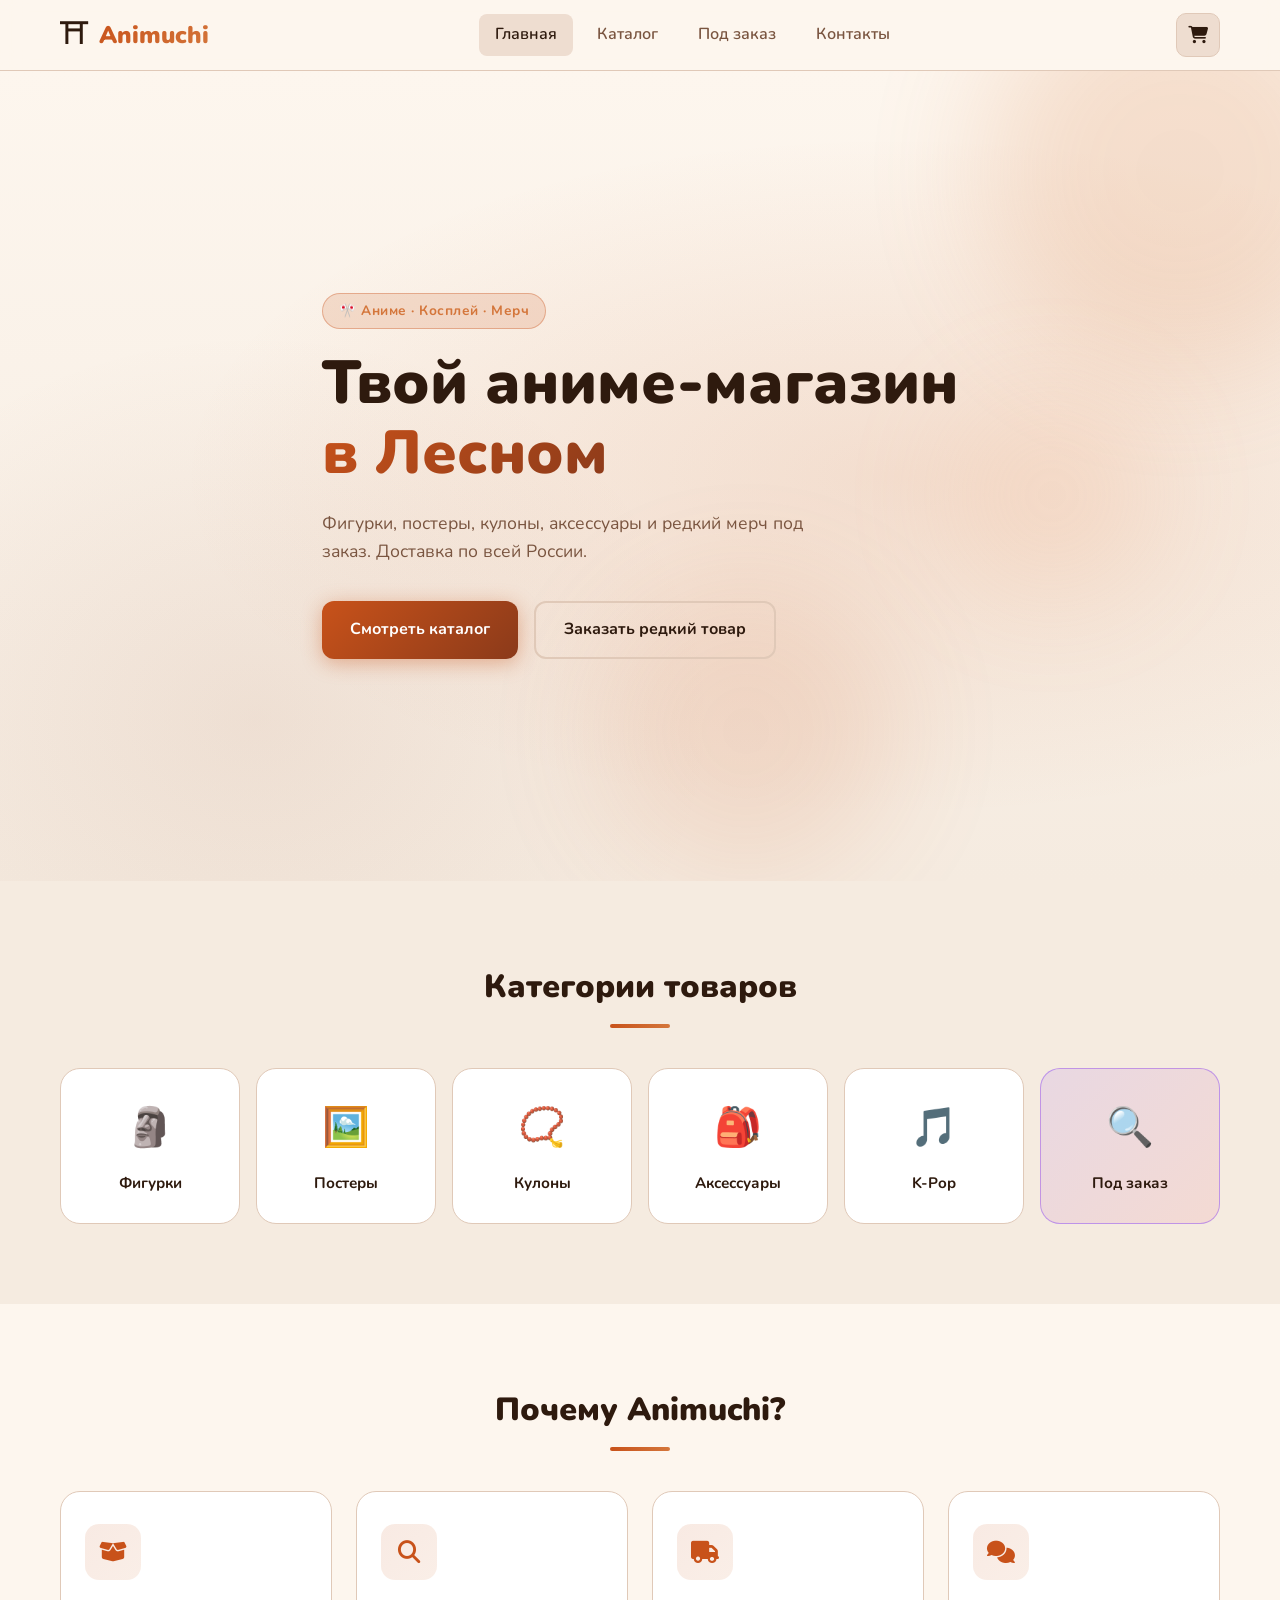
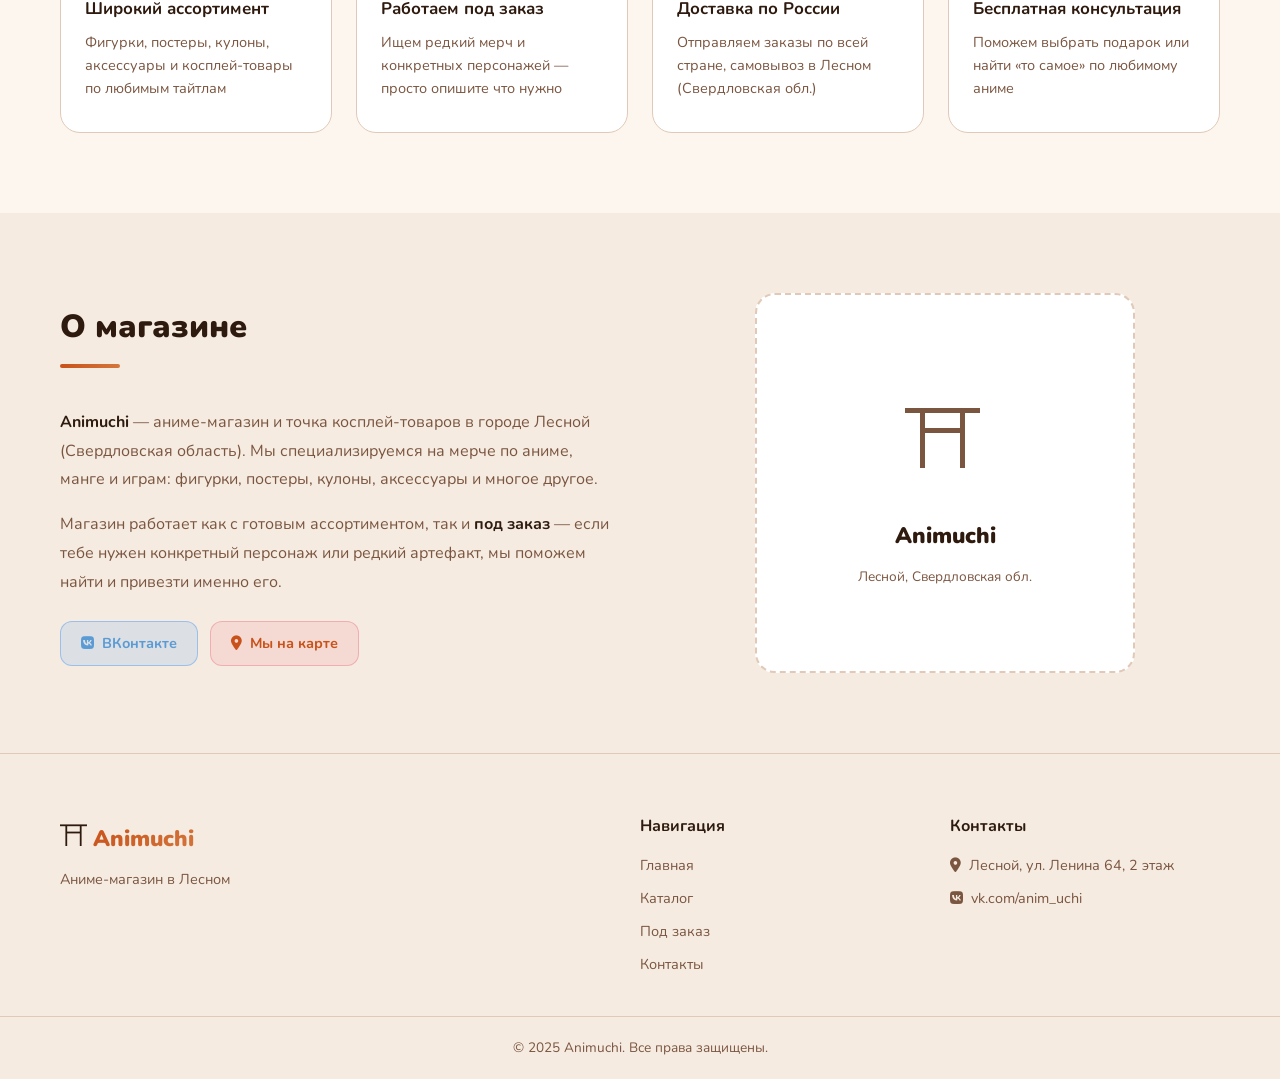
==== index.html @ 90790b9f "Animuchi - первая версия сайта" ====
<!DOCTYPE html>
<html lang="ru">
<head>
  <meta charset="UTF-8" />
  <meta name="viewport" content="width=device-width, initial-scale=1.0" />
  <title>Animuchi — Аниме магазин</title>
  <link rel="stylesheet" href="css/style.css" />
  <link rel="preconnect" href="https://fonts.googleapis.com" />
  <link href="https://fonts.googleapis.com/css2?family=Nunito:wght@400;600;700;900&display=swap" rel="stylesheet" />
  <link rel="stylesheet" href="https://cdnjs.cloudflare.com/ajax/libs/font-awesome/6.5.0/css/all.min.css" />
</head>
<body>

  <!-- HEADER -->
  <header class="header">
    <div class="container header__inner">
      <a href="index.html" class="logo">
        <span class="logo__icon">⛩</span>
        <span class="logo__text">Animuchi</span>
      </a>
      <nav class="nav">
        <a href="index.html" class="nav__link active">Главная</a>
        <a href="catalog.html" class="nav__link">Каталог</a>
        <a href="order.html" class="nav__link">Под заказ</a>
        <a href="contacts.html" class="nav__link">Контакты</a>
      </nav>
      <div class="header__actions">
        <a href="cart.html" class="cart-btn">
          <i class="fas fa-shopping-cart"></i>
          <span class="cart-count" id="cartCount">0</span>
        </a>
        <button class="burger" id="burger">
          <span></span><span></span><span></span>
        </button>
      </div>
    </div>
    <!-- Mobile nav -->
    <div class="mobile-nav" id="mobileNav">
      <a href="index.html" class="nav__link">Главная</a>
      <a href="catalog.html" class="nav__link">Каталог</a>
      <a href="order.html" class="nav__link">Под заказ</a>
      <a href="contacts.html" class="nav__link">Контакты</a>
    </div>
  </header>

  <!-- HERO -->
  <section class="hero">
    <div class="hero__bg"></div>
    <div class="container hero__content">
      <div class="hero__badge">🎌 Аниме · Косплей · Мерч</div>
      <h1 class="hero__title">Твой аниме‑магазин<br><span>в Лесном</span></h1>
      <p class="hero__desc">Фигурки, постеры, кулоны, аксессуары и редкий мерч под заказ. Доставка по всей России.</p>
      <div class="hero__btns">
        <a href="catalog.html" class="btn btn--primary">Смотреть каталог</a>
        <a href="order.html" class="btn btn--outline">Заказать редкий товар</a>
      </div>
    </div>
    <div class="hero__shapes">
      <div class="shape shape--1"></div>
      <div class="shape shape--2"></div>
      <div class="shape shape--3"></div>
    </div>
  </section>

  <!-- CATEGORIES -->
  <section class="categories section">
    <div class="container">
      <h2 class="section__title">Категории товаров</h2>
      <div class="categories__grid">
        <a href="catalog.html?cat=figures" class="cat-card">
          <div class="cat-card__icon">🗿</div>
          <div class="cat-card__name">Фигурки</div>
        </a>
        <a href="catalog.html?cat=posters" class="cat-card">
          <div class="cat-card__icon">🖼️</div>
          <div class="cat-card__name">Постеры</div>
        </a>
        <a href="catalog.html?cat=pendants" class="cat-card">
          <div class="cat-card__icon">📿</div>
          <div class="cat-card__name">Кулоны</div>
        </a>
        <a href="catalog.html?cat=accessories" class="cat-card">
          <div class="cat-card__icon">🎒</div>
          <div class="cat-card__name">Аксессуары</div>
        </a>
        <a href="catalog.html?cat=kpop" class="cat-card">
          <div class="cat-card__icon">🎵</div>
          <div class="cat-card__name">K-Pop</div>
        </a>
        <a href="order.html" class="cat-card cat-card--special">
          <div class="cat-card__icon">🔍</div>
          <div class="cat-card__name">Под заказ</div>
        </a>
      </div>
    </div>
  </section>

  <!-- FEATURES -->
  <section class="features section">
    <div class="container">
      <h2 class="section__title">Почему Animuchi?</h2>
      <div class="features__grid">
        <div class="feature-card">
          <div class="feature-card__icon"><i class="fas fa-box-open"></i></div>
          <h3>Широкий ассортимент</h3>
          <p>Фигурки, постеры, кулоны, аксессуары и косплей-товары по любимым тайтлам</p>
        </div>
        <div class="feature-card">
          <div class="feature-card__icon"><i class="fas fa-search"></i></div>
          <h3>Работаем под заказ</h3>
          <p>Ищем редкий мерч и конкретных персонажей — просто опишите что нужно</p>
        </div>
        <div class="feature-card">
          <div class="feature-card__icon"><i class="fas fa-truck"></i></div>
          <h3>Доставка по России</h3>
          <p>Отправляем заказы по всей стране, самовывоз в Лесном (Свердловская обл.)</p>
        </div>
        <div class="feature-card">
          <div class="feature-card__icon"><i class="fas fa-comments"></i></div>
          <h3>Бесплатная консультация</h3>
          <p>Поможем выбрать подарок или найти «то самое» по любимому аниме</p>
        </div>
      </div>
    </div>
  </section>

  <!-- ABOUT -->
  <section class="about section">
    <div class="container about__inner">
      <div class="about__text">
        <h2 class="section__title">О магазине</h2>
        <p>
          <strong>Animuchi</strong> — аниме‑магазин и точка косплей‑товаров в городе Лесной (Свердловская область).
          Мы специализируемся на мерче по аниме, манге и играм: фигурки, постеры, кулоны, аксессуары и многое другое.
        </p>
        <p>
          Магазин работает как с готовым ассортиментом, так и <strong>под заказ</strong> — если тебе нужен конкретный
          персонаж или редкий артефакт, мы поможем найти и привезти именно его.
        </p>
        <div class="about__links">
          <a href="https://vk.com/anim_uchi" target="_blank" class="social-link social-link--vk">
            <i class="fab fa-vk"></i> ВКонтакте
          </a>
          <a href="contacts.html" class="social-link social-link--map">
            <i class="fas fa-map-marker-alt"></i> Мы на карте
          </a>
        </div>
      </div>
      <div class="about__image">
        <div class="about__img-placeholder">
          <span>⛩</span>
          <p>Animuchi</p>
          <small>Лесной, Свердловская обл.</small>
        </div>
      </div>
    </div>
  </section>

  <!-- FOOTER -->
  <footer class="footer">
    <div class="container footer__inner">
      <div class="footer__brand">
        <span class="logo__icon">⛩</span>
        <span class="logo__text">Animuchi</span>
        <p>Аниме‑магазин в Лесном</p>
      </div>
      <div class="footer__links">
        <h4>Навигация</h4>
        <a href="index.html">Главная</a>
        <a href="catalog.html">Каталог</a>
        <a href="order.html">Под заказ</a>
        <a href="contacts.html">Контакты</a>
      </div>
      <div class="footer__contacts">
        <h4>Контакты</h4>
        <p><i class="fas fa-map-marker-alt"></i> Лесной, ул. Ленина 64, 2 этаж</p>
        <p><i class="fab fa-vk"></i> <a href="https://vk.com/anim_uchi" target="_blank">vk.com/anim_uchi</a></p>
      </div>
    </div>
    <div class="footer__bottom">
      <p>© 2025 Animuchi. Все права защищены.</p>
    </div>
  </footer>

  <script src="js/main.js"></script>
</body>
</html>
---- css/style.css ----
/* ===== RESET & BASE ===== */
*, *::before, *::after { box-sizing: border-box; margin: 0; padding: 0; }

:root {
  --bg:        #fdf6ee;
  --bg2:       #f5ebe0;
  --bg3:       #eeddd0;
  --card:      #ffffff;
  --accent:    #c8521a;
  --accent2:   #8b3a1a;
  --accent3:   #d4763b;
  --text:      #2e1a0e;
  --text-muted:#7a5540;
  --border:    #e0c9b8;
  --radius:    12px;
  --radius-lg: 20px;
  --shadow:    0 4px 24px rgba(139,58,26,0.12);
  --transition: 0.25s ease;
}

html { scroll-behavior: smooth; }

body {
  font-family: 'Nunito', sans-serif;
  background: var(--bg);
  color: var(--text);
  line-height: 1.6;
  min-height: 100vh;
}

a { color: inherit; text-decoration: none; }
img { max-width: 100%; display: block; }

.container {
  max-width: 1200px;
  margin: 0 auto;
  padding: 0 20px;
}

.section { padding: 80px 0; }

.section__title {
  font-size: 2rem;
  font-weight: 900;
  margin-bottom: 40px;
  text-align: center;
  position: relative;
}
.section__title::after {
  content: '';
  display: block;
  width: 60px;
  height: 4px;
  background: linear-gradient(90deg, var(--accent), var(--accent3));
  border-radius: 2px;
  margin: 12px auto 0;
}

/* ===== BUTTONS ===== */
.btn {
  display: inline-flex;
  align-items: center;
  gap: 8px;
  padding: 14px 28px;
  border-radius: var(--radius);
  font-family: 'Nunito', sans-serif;
  font-size: 1rem;
  font-weight: 700;
  cursor: pointer;
  border: none;
  transition: var(--transition);
  text-decoration: none;
}
.btn--primary {
  background: linear-gradient(135deg, var(--accent), var(--accent2));
  color: #fff;
  box-shadow: 0 4px 20px rgba(200,82,26,0.4);
}
.btn--primary:hover {
  transform: translateY(-2px);
  box-shadow: 0 8px 28px rgba(200,82,26,0.5);
}
.btn--outline {
  background: transparent;
  color: var(--text);
  border: 2px solid var(--border);
}
.btn--outline:hover {
  border-color: var(--accent);
  color: var(--accent);
  transform: translateY(-2px);
}
.btn--full { width: 100%; justify-content: center; }

/* ===== HEADER ===== */
.header {
  position: sticky;
  top: 0;
  z-index: 100;
  background: rgba(253,246,238,0.95);
  backdrop-filter: blur(12px);
  border-bottom: 1px solid var(--border);
}
.header__inner {
  display: flex;
  align-items: center;
  justify-content: space-between;
  height: 70px;
  gap: 20px;
}

.logo {
  display: flex;
  align-items: center;
  gap: 10px;
  font-size: 1.5rem;
  font-weight: 900;
  color: var(--text);
  flex-shrink: 0;
}
.logo__icon { font-size: 1.8rem; }
.logo__text {
  background: linear-gradient(135deg, var(--accent), var(--accent3));
  -webkit-background-clip: text;
  -webkit-text-fill-color: transparent;
  background-clip: text;
}

.nav { display: flex; gap: 8px; }
.nav__link {
  padding: 8px 16px;
  border-radius: 8px;
  font-weight: 600;
  color: var(--text-muted);
  transition: var(--transition);
}
.nav__link:hover, .nav__link.active {
  color: var(--text);
  background: var(--bg3);
}

.header__actions { display: flex; align-items: center; gap: 12px; }

.cart-btn {
  position: relative;
  display: flex;
  align-items: center;
  justify-content: center;
  width: 44px;
  height: 44px;
  border-radius: 10px;
  background: var(--bg3);
  color: var(--text);
  font-size: 1.1rem;
  transition: var(--transition);
  border: 1px solid var(--border);
}
.cart-btn:hover { background: var(--accent); color: #fff; border-color: var(--accent); }

.cart-count {
  position: absolute;
  top: -6px;
  right: -6px;
  background: var(--accent);
  color: #fff;
  font-size: 0.7rem;
  font-weight: 700;
  width: 18px;
  height: 18px;
  border-radius: 50%;
  display: flex;
  align-items: center;
  justify-content: center;
}

.burger {
  display: none;
  flex-direction: column;
  gap: 5px;
  background: none;
  border: none;
  cursor: pointer;
  padding: 8px;
}
.burger span {
  display: block;
  width: 24px;
  height: 2px;
  background: var(--text);
  border-radius: 2px;
  transition: var(--transition);
}

.mobile-nav {
  display: none;
  flex-direction: column;
  padding: 12px 20px 16px;
  border-top: 1px solid var(--border);
  gap: 4px;
}
.mobile-nav.open { display: flex; }
.mobile-nav .nav__link { padding: 10px 16px; }

/* ===== HERO ===== */
.hero {
  position: relative;
  min-height: 90vh;
  display: flex;
  align-items: center;
  overflow: hidden;
}
.hero__bg {
  position: absolute;
  inset: 0;
  background:
    radial-gradient(ellipse 80% 60% at 70% 50%, rgba(200,82,26,0.12) 0%, transparent 70%),
    radial-gradient(ellipse 60% 80% at 20% 80%, rgba(139,58,26,0.08) 0%, transparent 60%),
    linear-gradient(180deg, var(--bg) 0%, var(--bg2) 100%);
}
.hero__content {
  position: relative;
  z-index: 2;
  max-width: 680px;
  padding: 80px 20px;
}
.hero__badge {
  display: inline-block;
  padding: 6px 16px;
  background: rgba(200,82,26,0.15);
  border: 1px solid rgba(200,82,26,0.35);
  border-radius: 50px;
  font-size: 0.85rem;
  font-weight: 700;
  color: var(--accent3);
  margin-bottom: 20px;
  letter-spacing: 0.5px;
}
.hero__title {
  font-size: clamp(2.2rem, 5vw, 3.8rem);
  font-weight: 900;
  line-height: 1.15;
  margin-bottom: 20px;
}
.hero__title span {
  background: linear-gradient(135deg, var(--accent), var(--accent2));
  -webkit-background-clip: text;
  -webkit-text-fill-color: transparent;
  background-clip: text;
}
.hero__desc {
  font-size: 1.1rem;
  color: var(--text-muted);
  margin-bottom: 36px;
  max-width: 520px;
}
.hero__btns { display: flex; gap: 16px; flex-wrap: wrap; }

.hero__shapes { position: absolute; inset: 0; pointer-events: none; z-index: 1; }
.shape {
  position: absolute;
  border-radius: 50%;
  filter: blur(60px);
}
.shape--1 { width: 400px; height: 400px; background: var(--accent3); top: -100px; right: -100px; opacity: 0.18; }
.shape--2 { width: 300px; height: 300px; background: var(--accent); bottom: 0; right: 30%; opacity: 0.12; }
.shape--3 { width: 200px; height: 200px; background: #f0a070; top: 40%; right: 10%; opacity: 0.15; }

/* ===== CATEGORIES ===== */
.categories { background: var(--bg2); }
.categories__grid {
  display: grid;
  grid-template-columns: repeat(auto-fill, minmax(160px, 1fr));
  gap: 16px;
}
.cat-card {
  display: flex;
  flex-direction: column;
  align-items: center;
  gap: 12px;
  padding: 28px 16px;
  background: var(--card);
  border: 1px solid var(--border);
  border-radius: var(--radius-lg);
  transition: var(--transition);
  cursor: pointer;
}
.cat-card:hover {
  border-color: var(--accent);
  transform: translateY(-4px);
  box-shadow: 0 8px 32px rgba(233,69,96,0.2);
}
.cat-card--special {
  border-color: rgba(123,47,247,0.4);
  background: linear-gradient(135deg, rgba(123,47,247,0.1), rgba(233,69,96,0.1));
}
.cat-card--special:hover { border-color: var(--accent2); }
.cat-card__icon { font-size: 2.4rem; }
.cat-card__name { font-weight: 700; font-size: 0.95rem; text-align: center; }

/* ===== FEATURES ===== */
.features__grid {
  display: grid;
  grid-template-columns: repeat(auto-fill, minmax(240px, 1fr));
  gap: 24px;
}
.feature-card {
  padding: 32px 24px;
  background: var(--card);
  border: 1px solid var(--border);
  border-radius: var(--radius-lg);
  transition: var(--transition);
}
.feature-card:hover {
  border-color: var(--accent2);
  transform: translateY(-4px);
  box-shadow: var(--shadow);
}
.feature-card__icon {
  width: 56px;
  height: 56px;
  border-radius: 14px;
  background: linear-gradient(135deg, rgba(200,82,26,0.12), rgba(212,118,59,0.12));
  display: flex;
  align-items: center;
  justify-content: center;
  font-size: 1.4rem;
  color: var(--accent);
  margin-bottom: 16px;
}
.feature-card h3 { font-size: 1.05rem; font-weight: 700; margin-bottom: 8px; }
.feature-card p { color: var(--text-muted); font-size: 0.9rem; }

/* ===== ABOUT ===== */
.about { background: var(--bg2); }
.about__inner {
  display: grid;
  grid-template-columns: 1fr 1fr;
  gap: 60px;
  align-items: center;
}
.about__text .section__title { text-align: left; }
.about__text .section__title::after { margin: 12px 0 0; }
.about__text p { color: var(--text-muted); margin-bottom: 16px; line-height: 1.8; }
.about__text strong { color: var(--text); }
.about__links { display: flex; gap: 12px; flex-wrap: wrap; margin-top: 24px; }

.social-link {
  display: inline-flex;
  align-items: center;
  gap: 8px;
  padding: 10px 20px;
  border-radius: var(--radius);
  font-weight: 700;
  font-size: 0.9rem;
  transition: var(--transition);
  border: 1px solid var(--border);
}
.social-link--vk { background: rgba(0,119,255,0.1); border-color: rgba(0,119,255,0.3); color: #5b9bd5; }
.social-link--vk:hover { background: rgba(0,119,255,0.2); }
.social-link--map { background: rgba(233,69,96,0.1); border-color: rgba(233,69,96,0.3); color: var(--accent); }
.social-link--map:hover { background: rgba(233,69,96,0.2); }

.about__img-placeholder {
  aspect-ratio: 1;
  max-width: 380px;
  margin: 0 auto;
  background: var(--card);
  border: 2px dashed var(--border);
  border-radius: var(--radius-lg);
  display: flex;
  flex-direction: column;
  align-items: center;
  justify-content: center;
  gap: 12px;
  color: var(--text-muted);
}
.about__img-placeholder span { font-size: 5rem; }
.about__img-placeholder p { font-size: 1.4rem; font-weight: 900; color: var(--text); }
.about__img-placeholder small { font-size: 0.85rem; }

/* ===== FOOTER ===== */
.footer {
  background: var(--bg2);
  border-top: 1px solid var(--border);
  padding-top: 60px;
}
.footer__inner {
  display: grid;
  grid-template-columns: 2fr 1fr 1fr;
  gap: 40px;
  padding-bottom: 40px;
}
.footer__brand .logo__text {
  font-size: 1.4rem;
  font-weight: 900;
  background: linear-gradient(135deg, var(--accent), var(--accent3));
  -webkit-background-clip: text;
  -webkit-text-fill-color: transparent;
  background-clip: text;
}
.footer__brand p { color: var(--text-muted); margin-top: 8px; font-size: 0.9rem; }
.footer__links, .footer__contacts { display: flex; flex-direction: column; gap: 10px; }
.footer__links h4, .footer__contacts h4 {
  font-weight: 700;
  margin-bottom: 4px;
  color: var(--text);
}
.footer__links a, .footer__contacts p, .footer__contacts a {
  color: var(--text-muted);
  font-size: 0.9rem;
  transition: var(--transition);
  display: flex;
  align-items: center;
  gap: 8px;
}
.footer__links a:hover, .footer__contacts a:hover { color: var(--accent); }
.footer__bottom {
  border-top: 1px solid var(--border);
  padding: 20px;
  text-align: center;
  color: var(--text-muted);
  font-size: 0.85rem;
}

/* ===== RESPONSIVE ===== */
@media (max-width: 900px) {
  .about__inner { grid-template-columns: 1fr; }
  .about__image { order: -1; }
  .footer__inner { grid-template-columns: 1fr 1fr; }
  .footer__brand { grid-column: 1 / -1; }
}

@media (max-width: 640px) {
  .nav { display: none; }
  .burger { display: flex; }
  .hero { min-height: 80vh; }
  .section { padding: 60px 0; }
  .footer__inner { grid-template-columns: 1fr; }
  .hero__btns { flex-direction: column; }
  .hero__btns .btn { width: 100%; justify-content: center; }
}
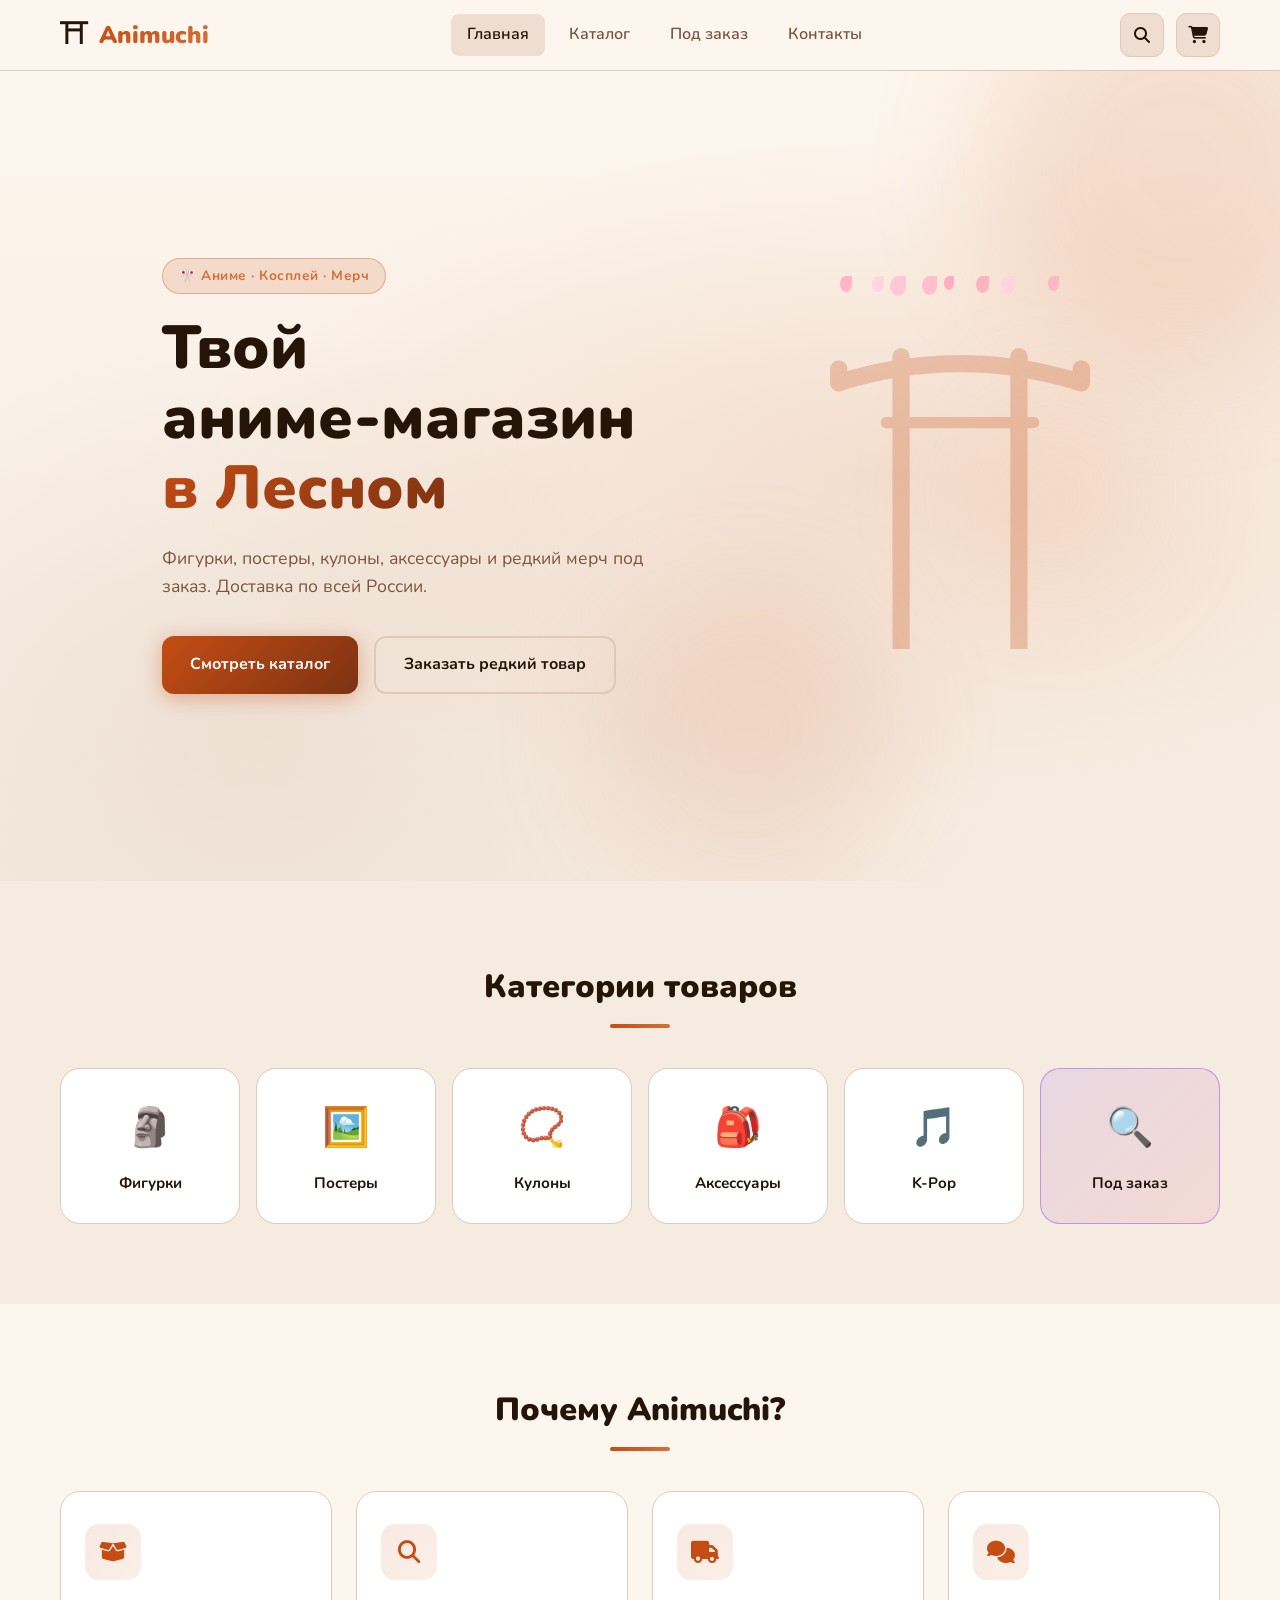
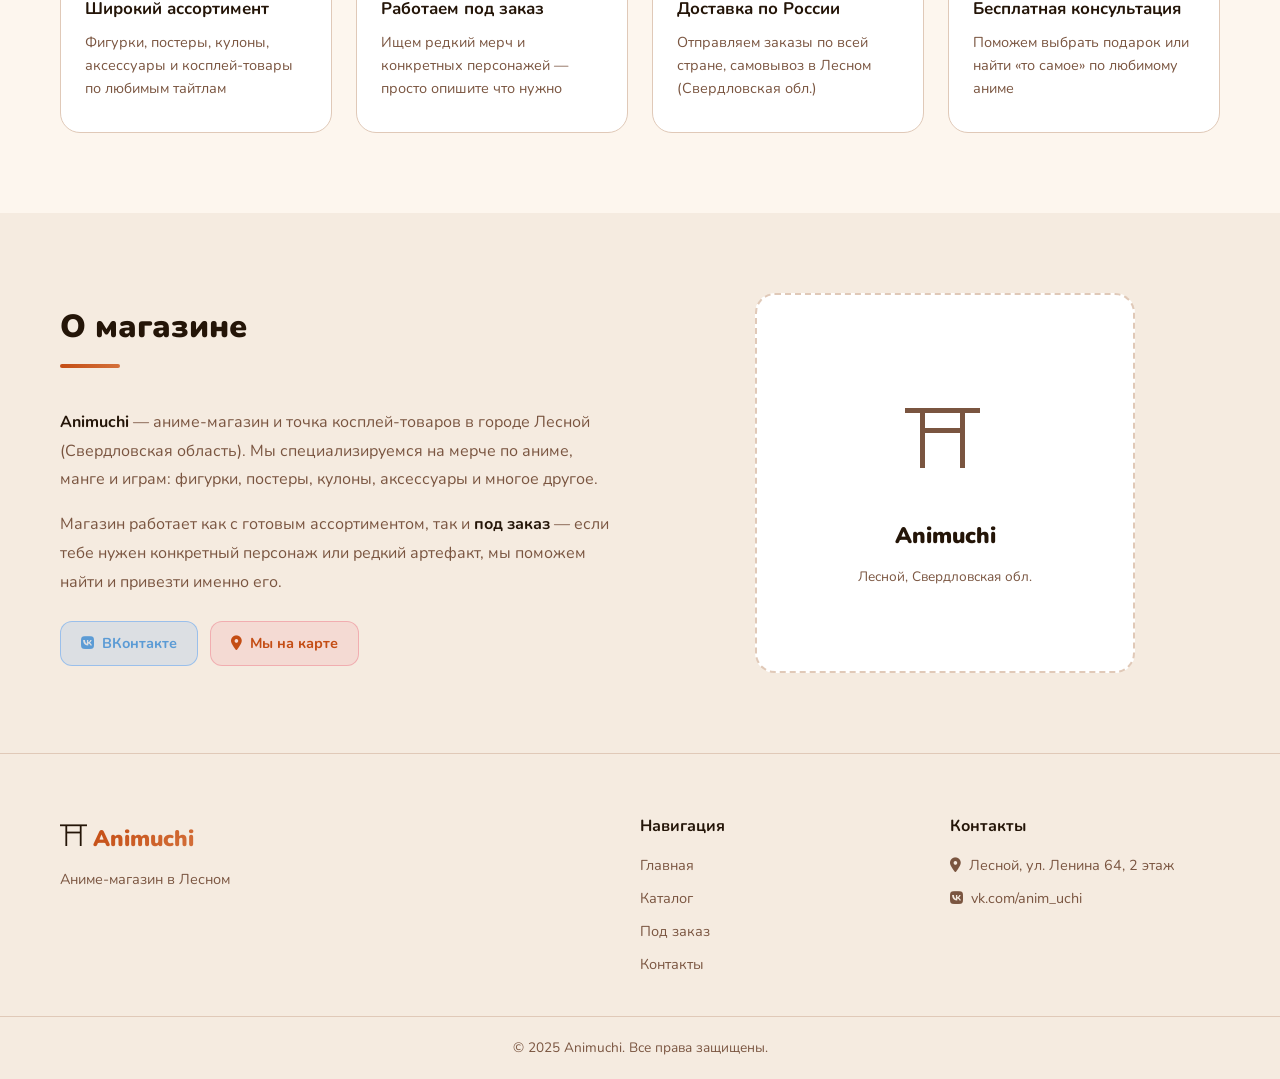
==== commit 340e83c4: "Большое обновление: функционал, дизайн, аниме-декор - Исправлено: удаление товаров из корзины (parse" ====
--- a/index.html
+++ b/index.html
@@ -1,4 +1,4 @@
-<!DOCTYPE html>
+﻿<!DOCTYPE html>
 <html lang="ru">
 <head>
   <meta charset="UTF-8" />
@@ -24,7 +24,17 @@
         <a href="order.html" class="nav__link">Под заказ</a>
         <a href="contacts.html" class="nav__link">Контакты</a>
       </nav>
+      <form class="header-search-form" id="headerSearchForm">
+        <i class="fas fa-search search-form-icon"></i>
+        <input type="text" id="headerSearchInput" placeholder="Найти товар..." autocomplete="off" />
+        <button type="button" class="header-search__close" id="headerSearchClose" aria-label="Закрыть">
+          <i class="fas fa-times"></i>
+        </button>
+      </form>
       <div class="header__actions">
+        <button class="search-toggle" id="searchToggle" aria-label="Поиск">
+          <i class="fas fa-search"></i>
+        </button>
         <a href="cart.html" class="cart-btn">
           <i class="fas fa-shopping-cart"></i>
           <span class="cart-count" id="cartCount">0</span>
@@ -36,6 +46,10 @@
     </div>
     <!-- Mobile nav -->
     <div class="mobile-nav" id="mobileNav">
+      <form class="mobile-search" id="mobileSearchForm">
+        <i class="fas fa-search"></i>
+        <input type="text" id="mobileSearchInput" placeholder="Найти товар..." autocomplete="off" />
+      </form>
       <a href="index.html" class="nav__link">Главная</a>
       <a href="catalog.html" class="nav__link">Каталог</a>
       <a href="order.html" class="nav__link">Под заказ</a>
@@ -47,12 +61,36 @@
   <section class="hero">
     <div class="hero__bg"></div>
     <div class="container hero__content">
-      <div class="hero__badge">🎌 Аниме · Косплей · Мерч</div>
-      <h1 class="hero__title">Твой аниме‑магазин<br><span>в Лесном</span></h1>
-      <p class="hero__desc">Фигурки, постеры, кулоны, аксессуары и редкий мерч под заказ. Доставка по всей России.</p>
-      <div class="hero__btns">
-        <a href="catalog.html" class="btn btn--primary">Смотреть каталог</a>
-        <a href="order.html" class="btn btn--outline">Заказать редкий товар</a>
+      <div class="hero__text">
+        <div class="hero__badge">🎌 Аниме · Косплей · Мерч</div>
+        <h1 class="hero__title">Твой аниме‑магазин<br><span>в Лесном</span></h1>
+        <p class="hero__desc">Фигурки, постеры, кулоны, аксессуары и редкий мерч под заказ. Доставка по всей России.</p>
+        <div class="hero__btns">
+          <a href="catalog.html" class="btn btn--primary">Смотреть каталог</a>
+          <a href="order.html" class="btn btn--outline">Заказать редкий товар</a>
+        </div>
+      </div>
+      <div class="hero__visual" aria-hidden="true">
+        <svg class="hero__torii" viewBox="0 0 300 400" fill="none" xmlns="http://www.w3.org/2000/svg">
+          <!-- kasagi: top arch beam -->
+          <path d="M10,92 Q150,48 290,92" stroke="currentColor" stroke-width="20" stroke-linecap="round"/>
+          <!-- kasagi tip upturns -->
+          <line x1="10" y1="92" x2="10" y2="76" stroke="currentColor" stroke-width="20" stroke-linecap="round"/>
+          <line x1="290" y1="92" x2="290" y2="76" stroke="currentColor" stroke-width="20" stroke-linecap="round"/>
+          <!-- nuki: second horizontal beam -->
+          <line x1="65" y1="138" x2="235" y2="138" stroke="currentColor" stroke-width="13" stroke-linecap="round"/>
+          <!-- pillars -->
+          <line x1="82" y1="62" x2="82" y2="400" stroke="currentColor" stroke-width="20" stroke-linecap="round"/>
+          <line x1="218" y1="62" x2="218" y2="400" stroke="currentColor" stroke-width="20" stroke-linecap="round"/>
+        </svg>
+        <div class="sakura-petal sp1"></div>
+        <div class="sakura-petal sp2"></div>
+        <div class="sakura-petal sp3"></div>
+        <div class="sakura-petal sp4"></div>
+        <div class="sakura-petal sp5"></div>
+        <div class="sakura-petal sp6"></div>
+        <div class="sakura-petal sp7"></div>
+        <div class="sakura-petal sp8"></div>
       </div>
     </div>
     <div class="hero__shapes">
@@ -183,5 +221,8 @@
   </footer>
 
   <script src="js/main.js"></script>
+  <script src="js/animations.js"></script>
 </body>
 </html>
+
+
--- a/css/style.css
+++ b/css/style.css
@@ -6,15 +6,17 @@
   --bg2:       #f5ebe0;
   --bg3:       #eeddd0;
   --card:      #ffffff;
-  --accent:    #c8521a;
-  --accent2:   #8b3a1a;
-  --accent3:   #d4763b;
-  --text:      #2e1a0e;
+  --accent:    #c44d14;
+  --accent2:   #7d3212;
+  --accent3:   #d4703a;
+  --text:      #241508;
   --text-muted:#7a5540;
   --border:    #e0c9b8;
   --radius:    12px;
   --radius-lg: 20px;
   --shadow:    0 4px 24px rgba(139,58,26,0.12);
+  --shadow-md: 0 8px 32px rgba(139,58,26,0.16);
+  --shadow-lg: 0 20px 60px rgba(139,58,26,0.18);
   --transition: 0.25s ease;
 }
 
@@ -74,22 +76,27 @@
 .btn--primary {
   background: linear-gradient(135deg, var(--accent), var(--accent2));
   color: #fff;
-  box-shadow: 0 4px 20px rgba(200,82,26,0.4);
+  box-shadow: 0 4px 20px rgba(196,77,20,0.38);
+  position: relative;
 }
 .btn--primary:hover {
   transform: translateY(-2px);
-  box-shadow: 0 8px 28px rgba(200,82,26,0.5);
-}
+  box-shadow: 0 10px 32px rgba(196,77,20,0.52);
+}
+.btn--primary:active { transform: translateY(1px) scale(0.98); box-shadow: 0 2px 10px rgba(196,77,20,0.3); }
 .btn--outline {
   background: transparent;
   color: var(--text);
   border: 2px solid var(--border);
+  position: relative;
 }
 .btn--outline:hover {
   border-color: var(--accent);
   color: var(--accent);
   transform: translateY(-2px);
-}
+  background: rgba(196,77,20,0.04);
+}
+.btn--outline:active { transform: translateY(1px) scale(0.98); }
 .btn--full { width: 100%; justify-content: center; }
 
 /* ===== HEADER ===== */
@@ -141,7 +148,7 @@
 
 .header__actions { display: flex; align-items: center; gap: 12px; }
 
-.cart-btn {
+.cart-btn, .wishlist-btn-header {
   position: relative;
   display: flex;
   align-items: center;
@@ -156,12 +163,13 @@
   border: 1px solid var(--border);
 }
 .cart-btn:hover { background: var(--accent); color: #fff; border-color: var(--accent); }
-
-.cart-count {
+.wishlist-btn-header:hover { background: #e74c3c; color: #fff; border-color: #e74c3c; }
+.wishlist-btn-header.has-items { color: #e74c3c; border-color: rgba(231,76,60,0.4); }
+
+.cart-count, .wishlist-count {
   position: absolute;
   top: -6px;
   right: -6px;
-  background: var(--accent);
   color: #fff;
   font-size: 0.7rem;
   font-weight: 700;
@@ -172,6 +180,8 @@
   align-items: center;
   justify-content: center;
 }
+.cart-count { background: var(--accent); }
+.wishlist-count { background: #e74c3c; }
 
 .burger {
   display: none;
@@ -201,6 +211,90 @@
 .mobile-nav.open { display: flex; }
 .mobile-nav .nav__link { padding: 10px 16px; }
 
+/* ===== HEADER SEARCH ===== */
+.search-toggle {
+  display: flex;
+  align-items: center;
+  justify-content: center;
+  width: 44px;
+  height: 44px;
+  border-radius: 10px;
+  background: var(--bg3);
+  color: var(--text);
+  font-size: 1rem;
+  border: 1px solid var(--border);
+  cursor: pointer;
+  transition: var(--transition);
+  flex-shrink: 0;
+}
+.search-toggle:hover { background: var(--accent); color: #fff; border-color: var(--accent); }
+
+.header-search-form {
+  display: none;
+  flex: 1;
+  align-items: center;
+  gap: 12px;
+  background: var(--bg);
+  border-radius: var(--radius);
+  padding: 0 16px;
+  border: 2px solid var(--accent);
+  height: 44px;
+}
+.header-search-form .search-form-icon { color: var(--accent); font-size: 0.9rem; flex-shrink: 0; }
+.header-search-form input {
+  flex: 1;
+  border: none;
+  background: transparent;
+  font-family: 'Nunito', sans-serif;
+  font-size: 0.95rem;
+  color: var(--text);
+  outline: none;
+}
+.header-search-form input::placeholder { color: var(--text-muted); }
+.header-search__close {
+  background: none;
+  border: none;
+  color: var(--text-muted);
+  cursor: pointer;
+  font-size: 1rem;
+  padding: 4px;
+  transition: var(--transition);
+  flex-shrink: 0;
+}
+.header-search__close:hover { color: var(--accent); }
+
+.header.search-open .nav { display: none; }
+.header.search-open .header-search-form { display: flex; }
+.header.search-open .search-toggle { display: none; }
+
+/* Mobile search inside mobile-nav */
+.mobile-search {
+  display: flex;
+  align-items: center;
+  gap: 10px;
+  background: var(--bg3);
+  border: 1px solid var(--border);
+  border-radius: var(--radius);
+  padding: 10px 16px;
+  margin-bottom: 4px;
+}
+.mobile-search i { color: var(--text-muted); font-size: 0.9rem; }
+.mobile-search input {
+  flex: 1;
+  border: none;
+  background: transparent;
+  font-family: 'Nunito', sans-serif;
+  font-size: 0.9rem;
+  color: var(--text);
+  outline: none;
+}
+.mobile-search input::placeholder { color: var(--text-muted); }
+
+@media (max-width: 640px) {
+  .header.search-open .header-search-form { display: none; }
+  .header.search-open .search-toggle { display: flex; }
+}
+
 /* ===== HERO ===== */
 .hero {
   position: relative;
@@ -220,8 +314,15 @@
 .hero__content {
   position: relative;
   z-index: 2;
-  max-width: 680px;
-  padding: 80px 20px;
+  max-width: 1200px;
+  padding: 60px 20px;
+  display: flex;
+  align-items: center;
+  gap: 60px;
+}
+.hero__text {
+  flex: 0 1 580px;
+  min-width: 0;
 }
 .hero__badge {
   display: inline-block;
@@ -255,6 +356,58 @@
 }
 .hero__btns { display: flex; gap: 16px; flex-wrap: wrap; }
 
+/* ===== HERO VISUAL (torii + sakura) ===== */
+.hero__visual {
+  flex: 1;
+  min-width: 260px;
+  position: relative;
+  display: flex;
+  align-items: center;
+  justify-content: center;
+  min-height: 400px;
+  overflow: hidden;
+}
+.hero__torii {
+  width: 100%;
+  max-width: 260px;
+  color: var(--accent);
+  opacity: 0.25;
+  animation: toriiPulse 5s ease-in-out infinite;
+  position: relative;
+  z-index: 1;
+}
+@keyframes toriiPulse {
+  0%, 100% { opacity: 0.20; filter: drop-shadow(0 0 12px rgba(196,77,20,0.15)); }
+  50%       { opacity: 0.35; filter: drop-shadow(0 0 32px rgba(196,77,20,0.40)); }
+}
+
+/* Sakura petals */
+.sakura-petal {
+  position: absolute;
+  top: 0;
+  border-radius: 50% 0 50% 50%;
+  animation: petalFall linear infinite;
+  pointer-events: none;
+  z-index: 2;
+}
+@keyframes petalFall {
+  0%   { transform: translateY(-20px) translateX(0) rotate(0deg);   opacity: 0; }
+  8%   { opacity: 0.85; }
+  28%  { transform: translateY(95px)  translateX(16px)  rotate(105deg); }
+  52%  { transform: translateY(205px) translateX(-14px) rotate(196deg); }
+  78%  { transform: translateY(315px) translateX(20px)  rotate(282deg); }
+  92%  { opacity: 0.65; }
+  100% { transform: translateY(420px) translateX(6px)   rotate(360deg); opacity: 0; }
+}
+.sp1 { left: 12%; background: #ffb7c5; width: 12px; height: 16px; animation-duration: 6.2s; animation-delay: 0s; }
+.sp2 { left: 28%; background: #ffc8d4; width: 16px; height: 20px; animation-duration: 7.8s; animation-delay: 1.4s; }
+.sp3 { left: 45%; background: #ffafc0; width: 10px; height: 14px; animation-duration: 6.8s; animation-delay: 2.9s; }
+.sp4 { left: 63%; background: #ffd4df; width: 14px; height: 18px; animation-duration: 8.4s; animation-delay: 0.6s; }
+.sp5 { left: 78%; background: #ffb7c5; width: 11px; height: 15px; animation-duration: 7.1s; animation-delay: 3.8s; }
+.sp6 { left: 38%; background: #ffc0cb; width: 15px; height: 19px; animation-duration: 9.2s; animation-delay: 5.1s; }
+.sp7 { left: 55%; background: #ffb3c1; width: 13px; height: 17px; animation-duration: 7.6s; animation-delay: 1.9s; }
+.sp8 { left: 22%; background: #ffd6e0; width: 12px; height: 16px; animation-duration: 8.0s; animation-delay: 4.3s; }
+
 .hero__shapes { position: absolute; inset: 0; pointer-events: none; z-index: 1; }
 .shape {
   position: absolute;
@@ -281,13 +434,22 @@
   background: var(--card);
   border: 1px solid var(--border);
   border-radius: var(--radius-lg);
-  transition: var(--transition);
+  transition: transform 0.28s cubic-bezier(0.22,1,0.36,1),
+              box-shadow 0.28s ease,
+              border-color 0.28s ease;
   cursor: pointer;
 }
 .cat-card:hover {
   border-color: var(--accent);
-  transform: translateY(-4px);
-  box-shadow: 0 8px 32px rgba(233,69,96,0.2);
+  transform: translateY(-6px);
+  box-shadow: 0 12px 40px rgba(196,77,20,0.22);
+}
+.cat-card:hover .cat-card__icon {
+  transform: scale(1.18) rotate(-4deg);
+}
+.cat-card__icon {
+  font-size: 2.4rem;
+  transition: transform 0.35s cubic-bezier(0.34,1.56,0.64,1);
 }
 .cat-card--special {
   border-color: rgba(123,47,247,0.4);
@@ -428,6 +590,10 @@
   .about__image { order: -1; }
   .footer__inner { grid-template-columns: 1fr 1fr; }
   .footer__brand { grid-column: 1 / -1; }
+}
+
+@media (max-width: 900px) {
+  .hero__visual { display: none; }
 }
 
 @media (max-width: 640px) {
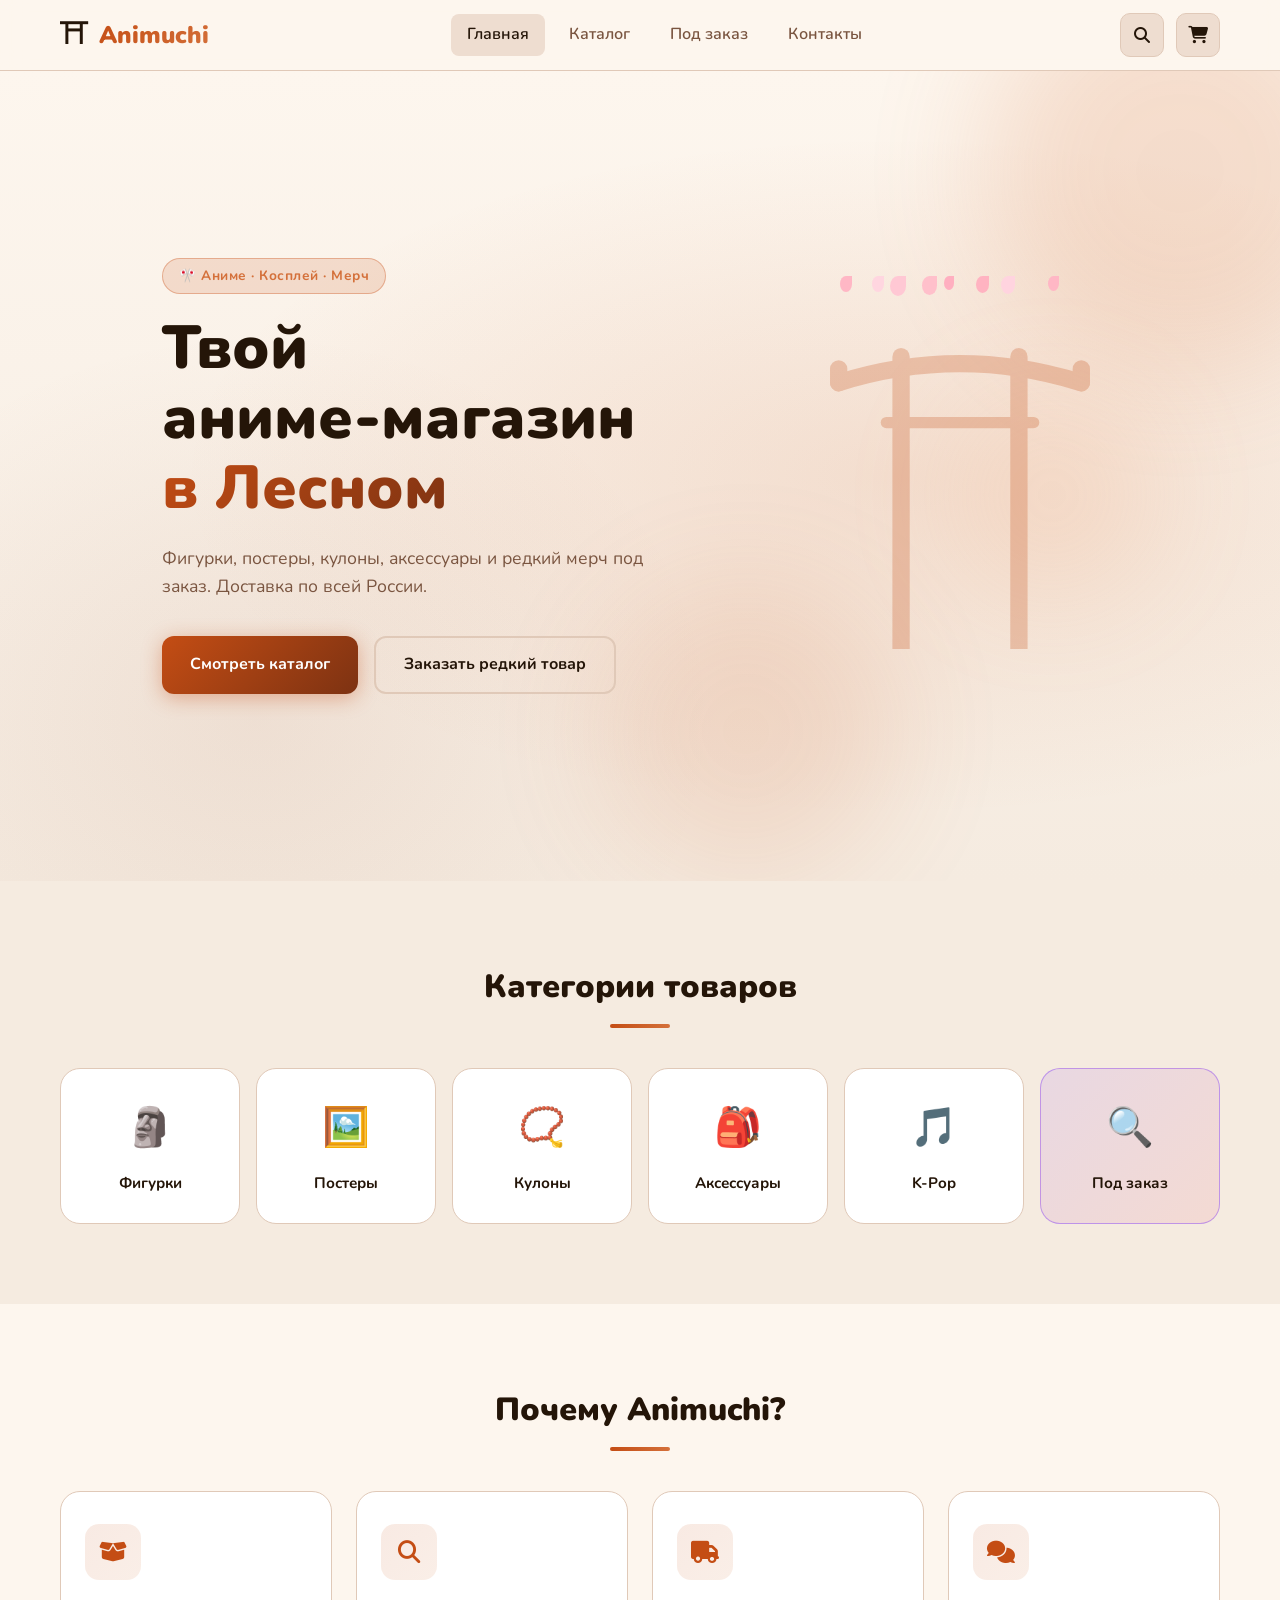
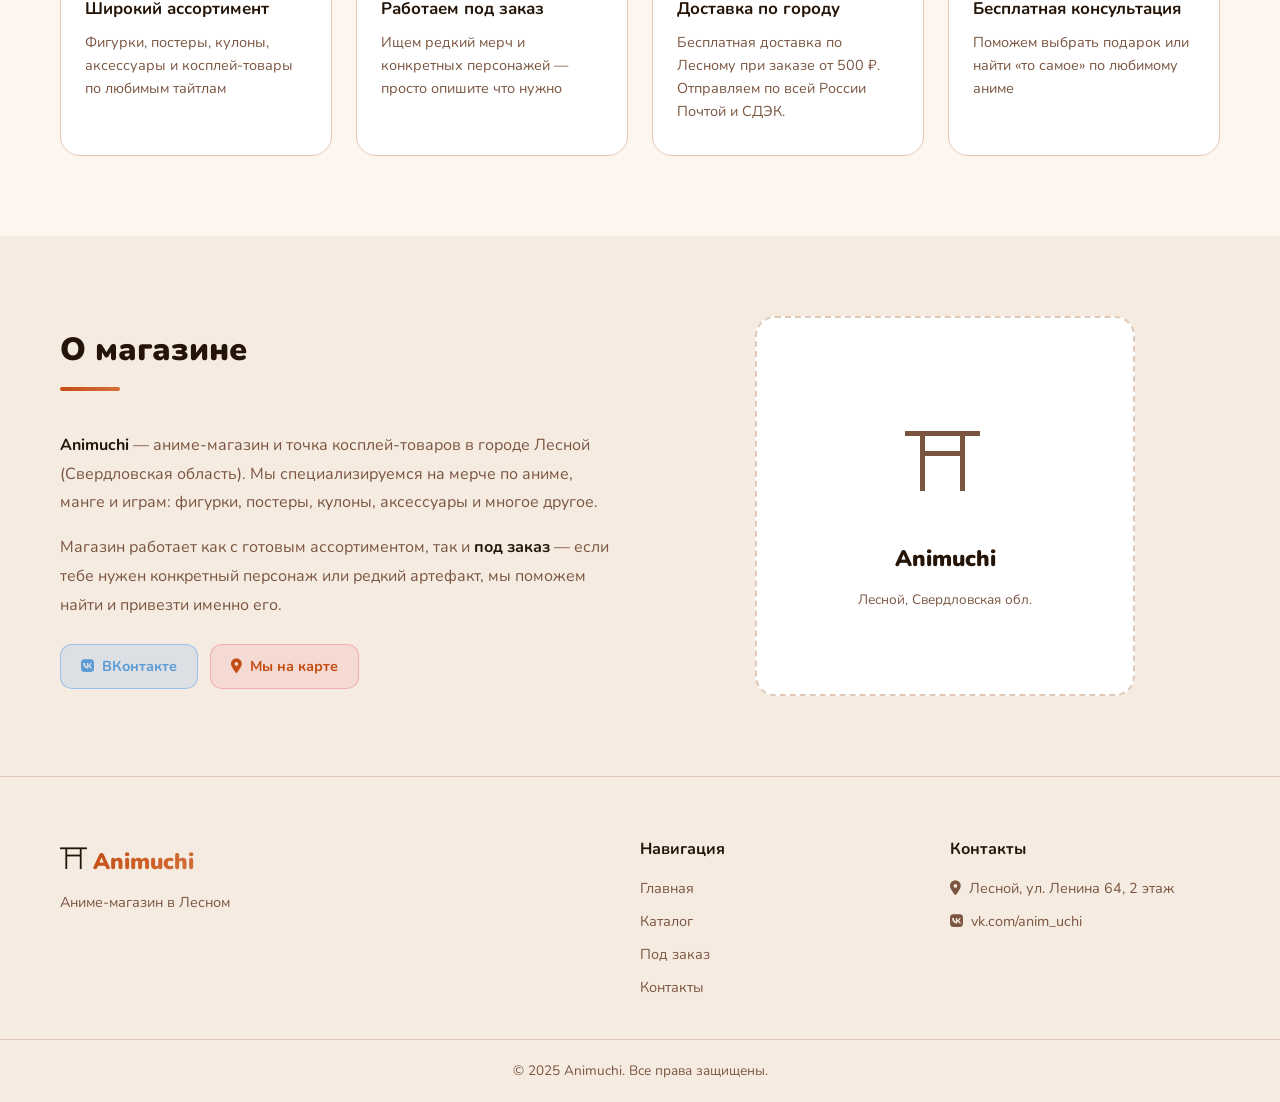
==== commit fc669af0: "обавлена доставка по городу от 500р бесплатно" ====
--- a/index.html
+++ b/index.html
@@ -150,8 +150,8 @@
         </div>
         <div class="feature-card">
           <div class="feature-card__icon"><i class="fas fa-truck"></i></div>
-          <h3>Доставка по России</h3>
-          <p>Отправляем заказы по всей стране, самовывоз в Лесном (Свердловская обл.)</p>
+          <h3>Доставка по городу</h3>
+          <p>Бесплатная доставка по Лесному при заказе от 500 ₽. Отправляем по всей России Почтой и СДЭК.</p>
         </div>
         <div class="feature-card">
           <div class="feature-card__icon"><i class="fas fa-comments"></i></div>
